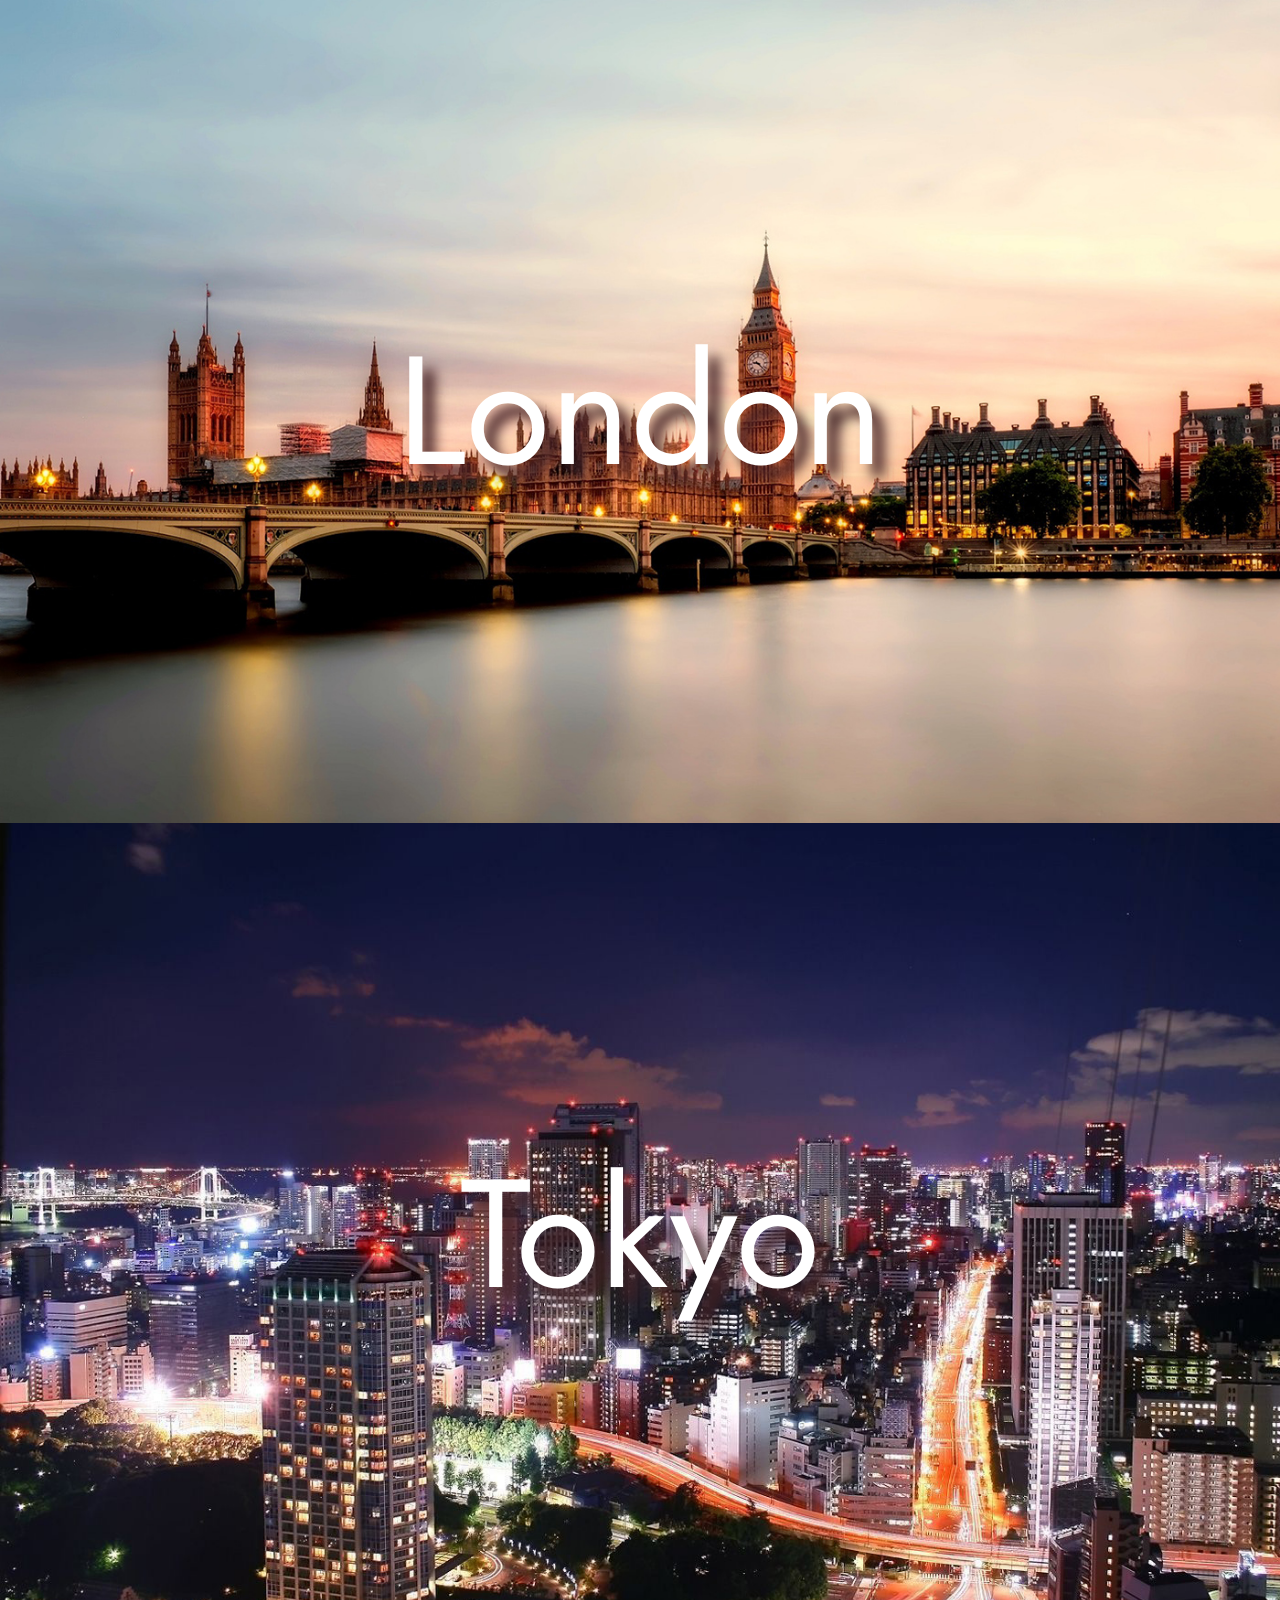
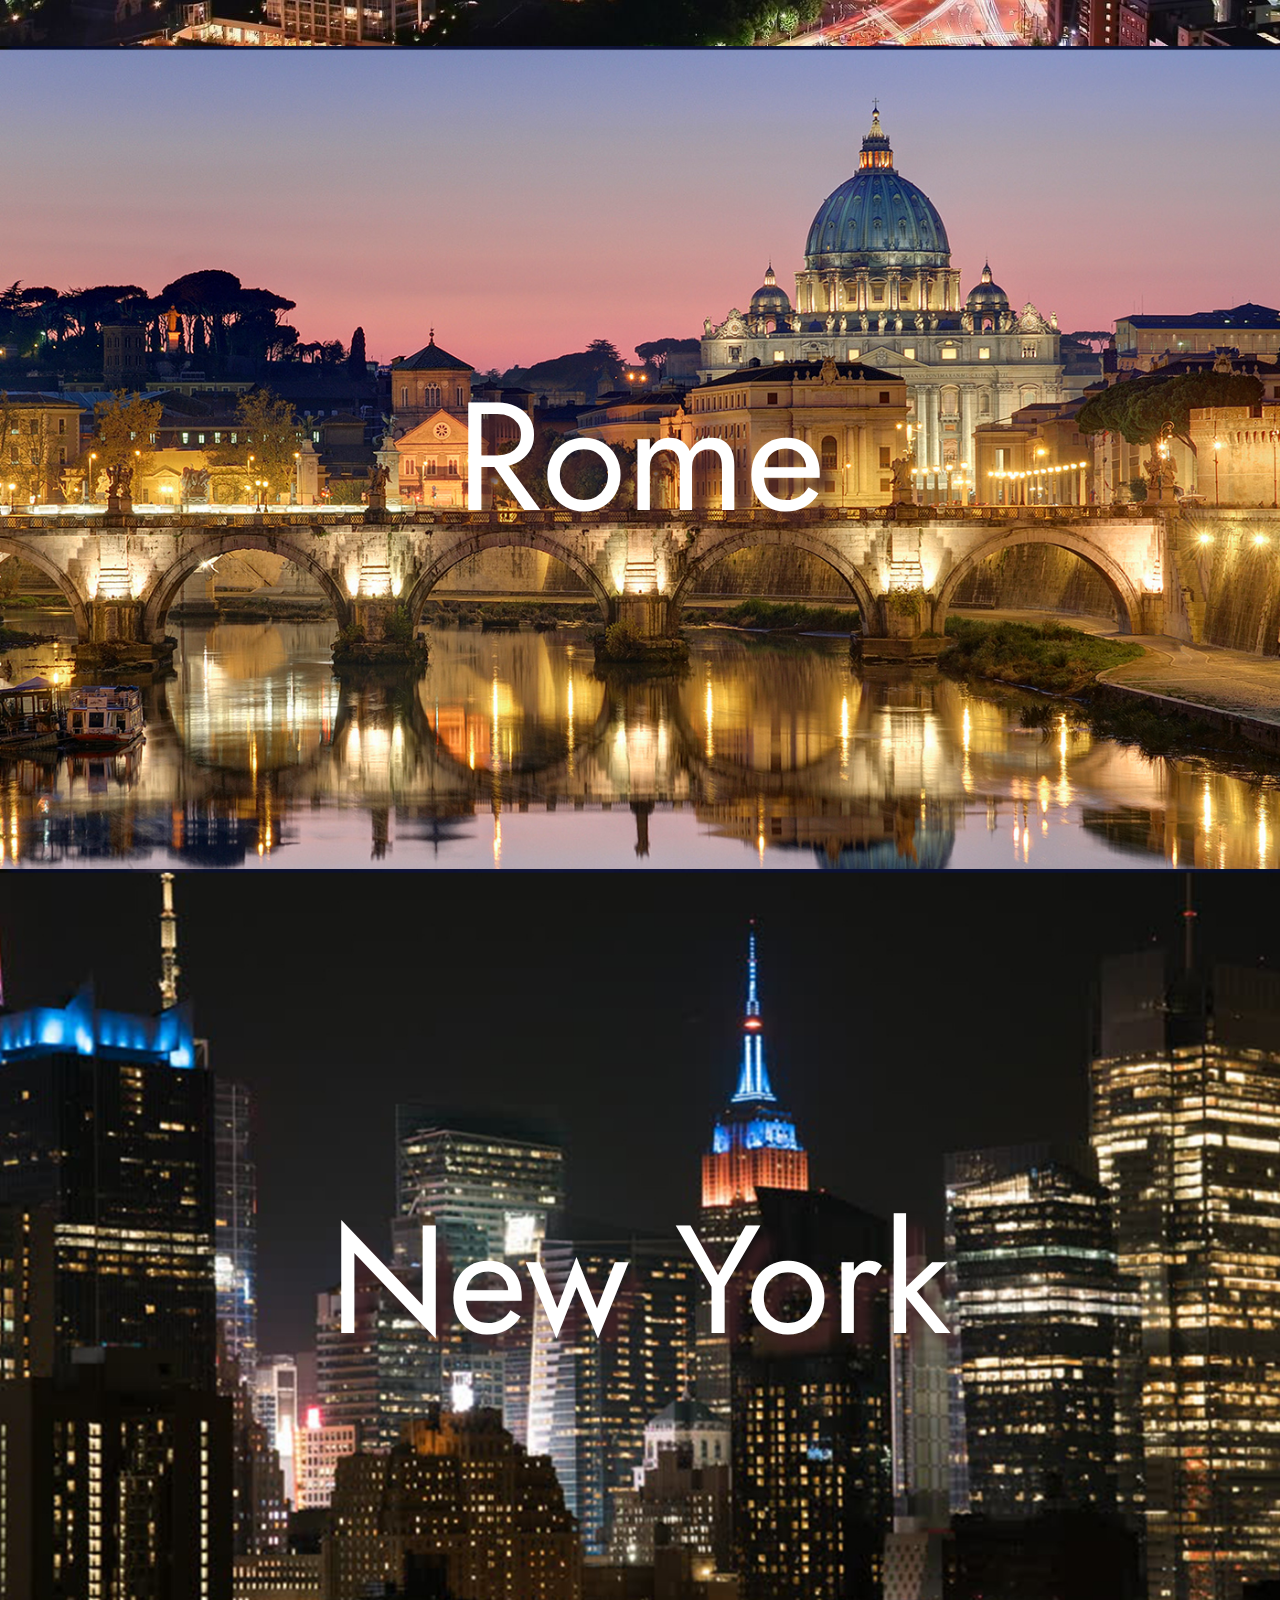
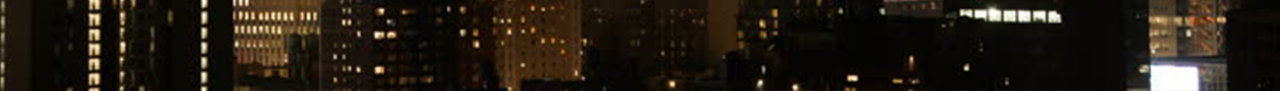
==== index.html @ 2bcd68f6 "Pagina in stile AirBNB" ====
<!DOCTYPE html>
<html lang="en" dir="ltr">
  <head>
    <meta charset="utf-8">
    <link href="https://fonts.googleapis.com/css2?family=Jost:ital,wght@0,200;0,300;0,400;0,600;1,700&display=swap" rel="stylesheet">
    <link rel="stylesheet" href="css/style.css">
    <title>PageAirbnb</title>
  </head>

  <body>

    <!-- Prima Città -->
    <div class="skyline">
      <img src="img/london1400x900.jpg" alt="London">
      <div class="nome">London</div>
    </div>

    <!-- Seconda Città -->
    <div class="skyline">
      <img src="img/tokyo1400x900.jpg" alt="tokyo">
      <div class="nome">Tokyo</div>
    </div>

    <!-- Terza Città -->
    <div class="skyline">
      <img src="img/rome1400x900.jpg" alt="Rome">
      <div class="nome">Rome</div>
    </div>



    <!-- Quarta Città -->
    <div class="skyline">
      <img src="img/newyork1400x900.jpg" alt="newyork">
      <div class="nome">New York</div>
    </div>

  </body>
---- css/style.css ----
/* foglio di stile */

*{
  margin: 0;
  padding: 0;
  box-sizing: border-box;
}

body{
  background-color: blue;
  font-size: 12vw;
  font-family: 'Jost', sans-serif;
  color: white;
}

.skyline{
  position: relative;
  width: 100vw;
}

.skyline .nome{
  position: absolute;
  top:50%;
  left:50%;
  transform: translate(-50%,-50%);
  text-shadow: 1vw 1vw 1vw 	#422125;
}

img{
  display: block;
  width:100%;
  height:100%;
}
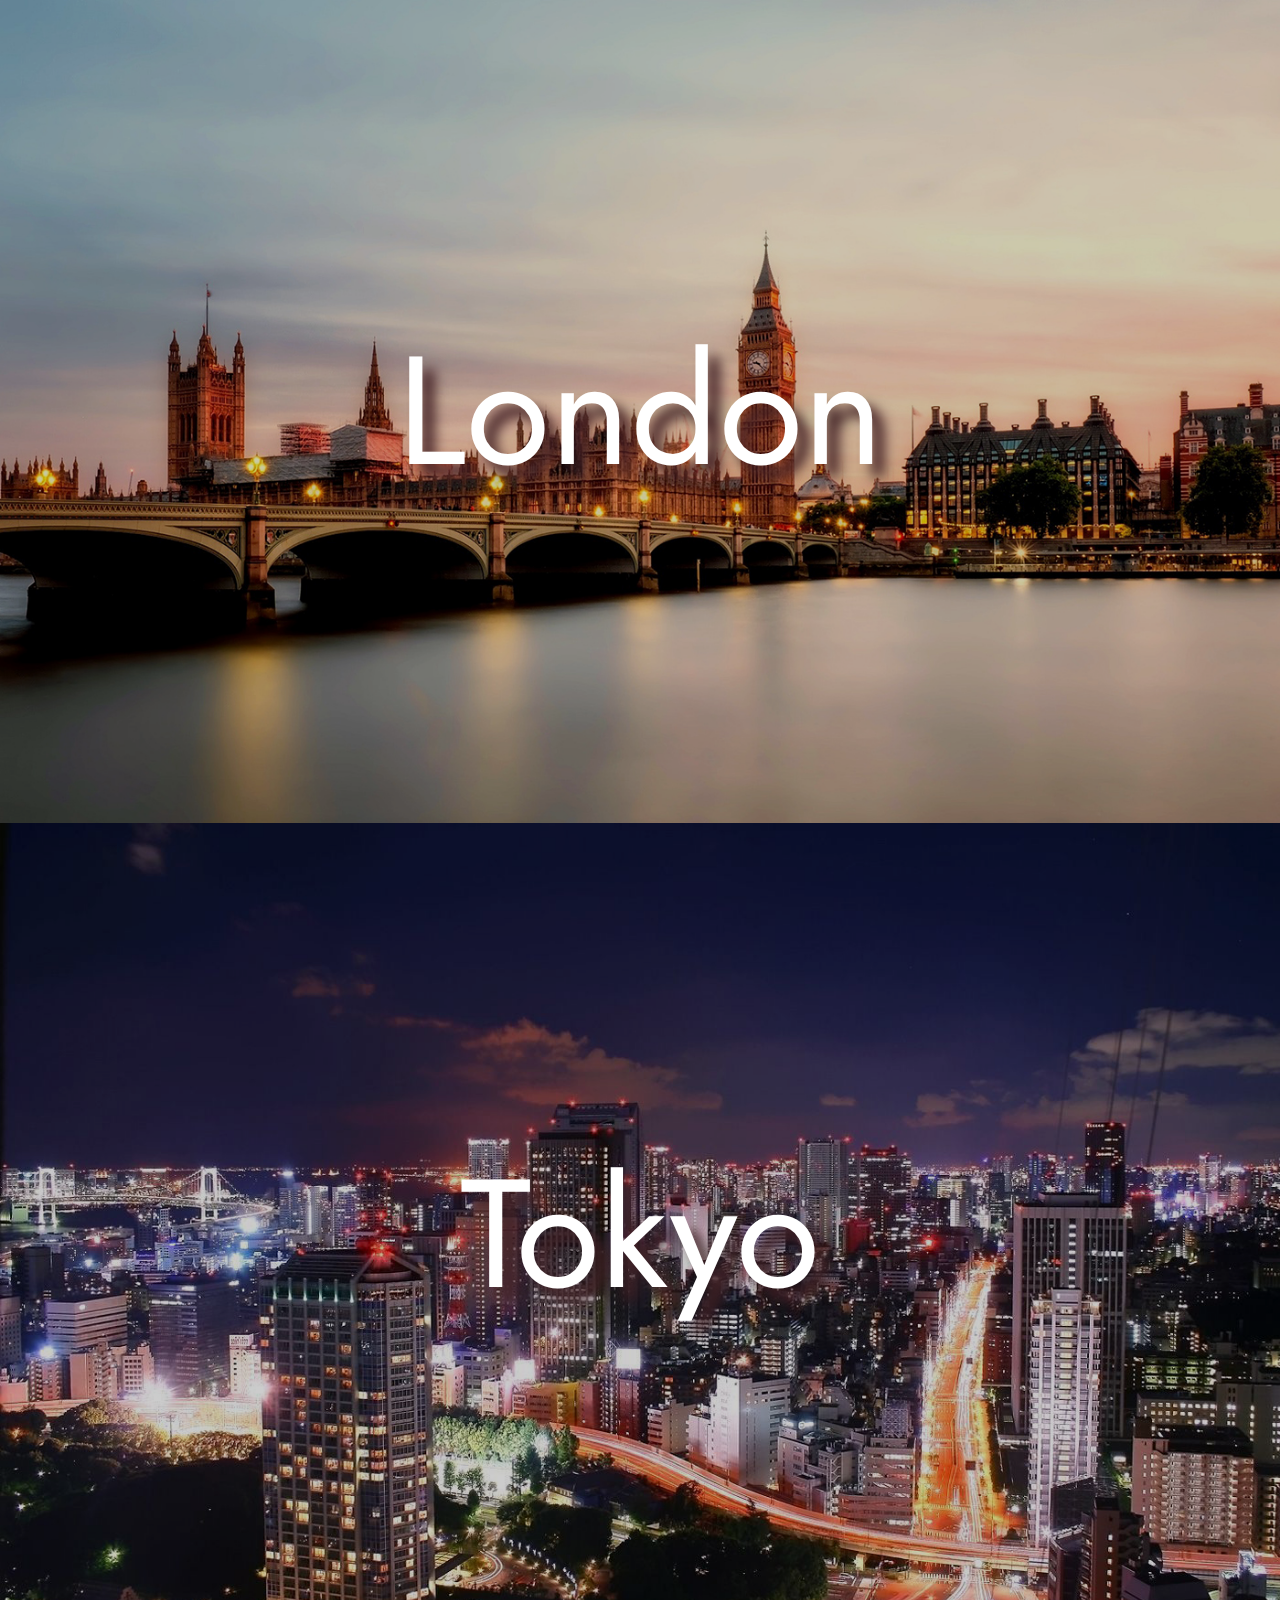
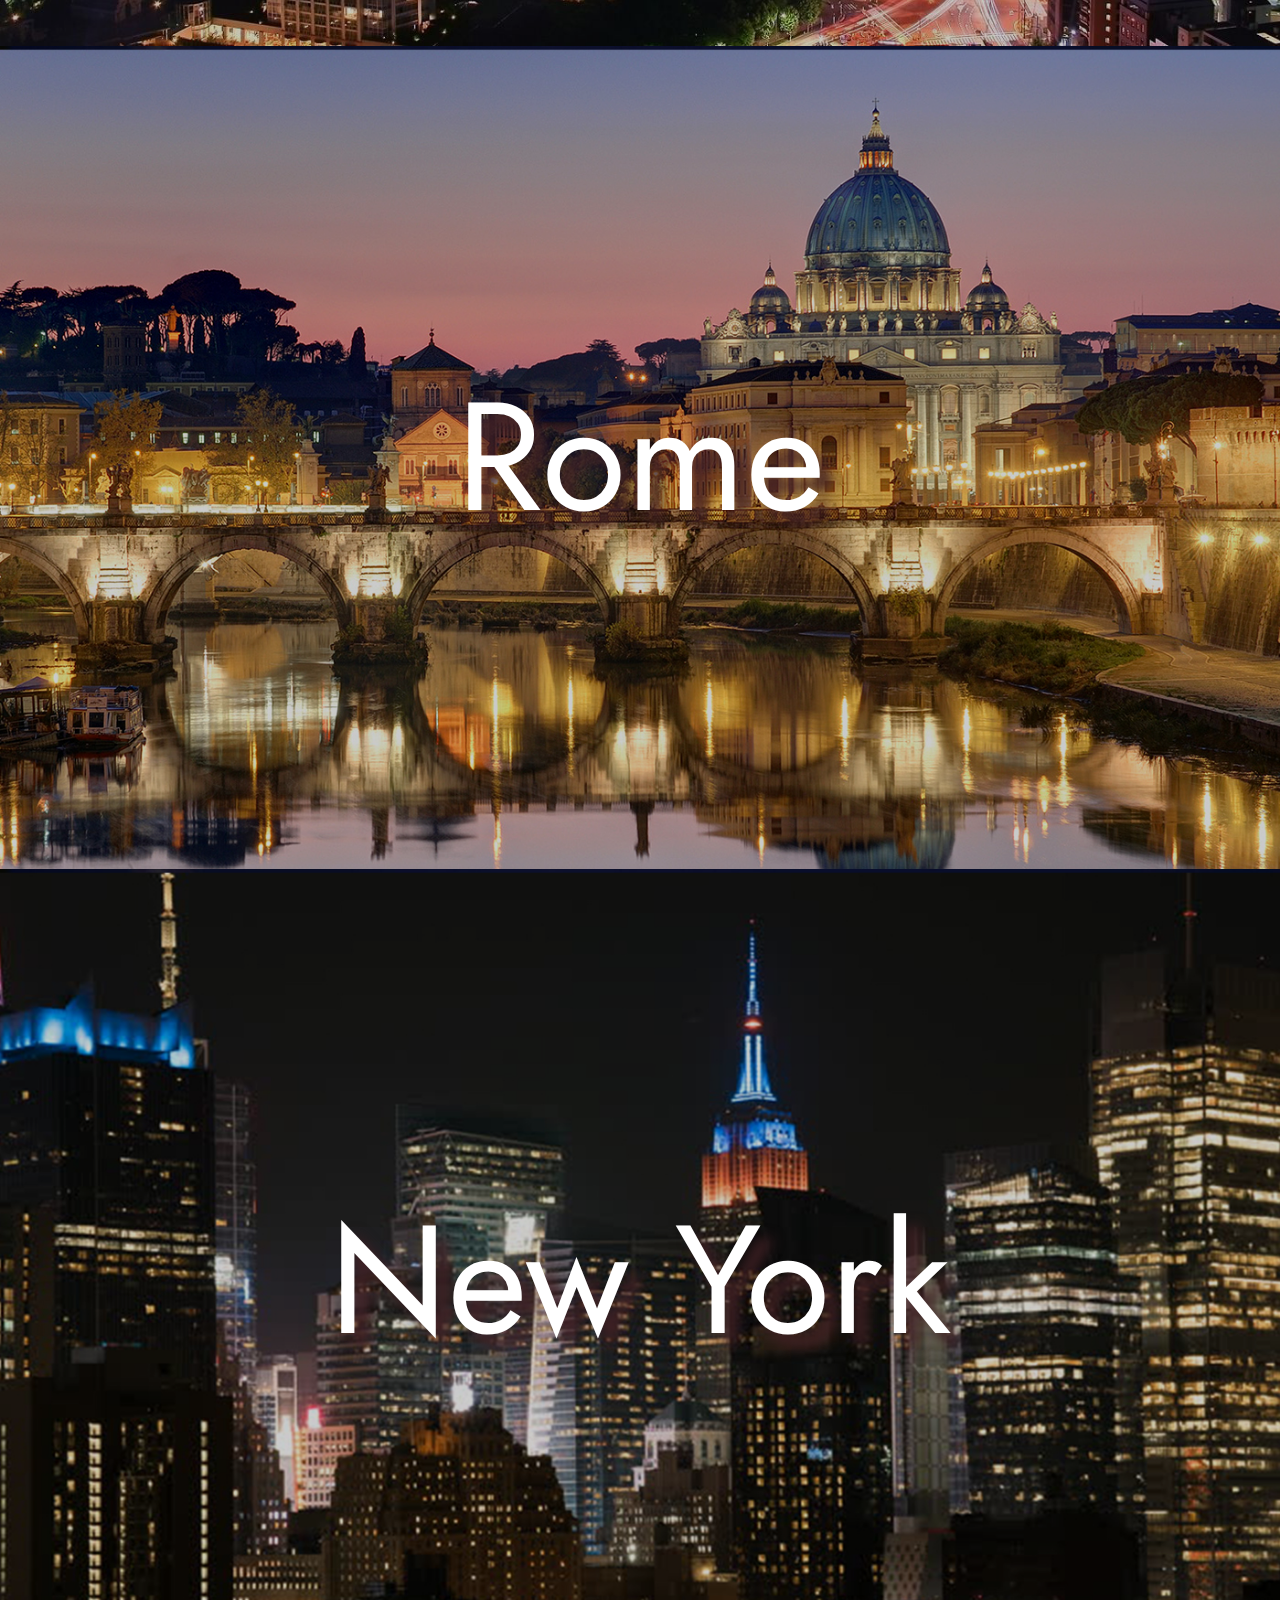
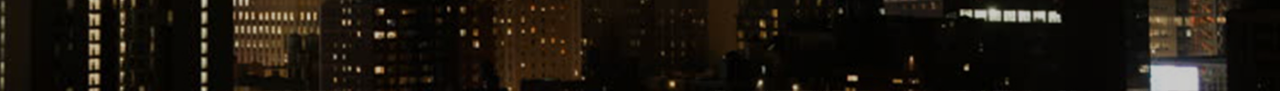
==== commit b59c23f6: "Aggiunta del selettore .Layover alle immagini" ====
--- a/index.html
+++ b/index.html
@@ -13,27 +13,31 @@
     <!-- Prima Città -->
     <div class="skyline">
       <img src="img/london1400x900.jpg" alt="London">
+      <div class="layover"></div>
       <div class="nome">London</div>
     </div>
 
     <!-- Seconda Città -->
     <div class="skyline">
       <img src="img/tokyo1400x900.jpg" alt="tokyo">
+      <div class="layover"></div>
       <div class="nome">Tokyo</div>
     </div>
 
     <!-- Terza Città -->
     <div class="skyline">
       <img src="img/rome1400x900.jpg" alt="Rome">
+      <div class="layover"></div>
       <div class="nome">Rome</div>
     </div>
-
-
 
     <!-- Quarta Città -->
     <div class="skyline">
       <img src="img/newyork1400x900.jpg" alt="newyork">
+      <div class="layover"></div>
       <div class="nome">New York</div>
     </div>
 
+    <!-- <div class="layover"></div> -->
+
   </body>
--- a/css/style.css
+++ b/css/style.css
@@ -31,3 +31,13 @@
   width:100%;
   height:100%;
 }
+
+/* Maschera di Opacità sopra le immagini */
+.skyline .layover{
+  position: absolute;
+  top: 0;
+  left: 0;
+  width:100%;
+  height:100%;
+  background-color: rgba(0,0,0,0.2);
+}
